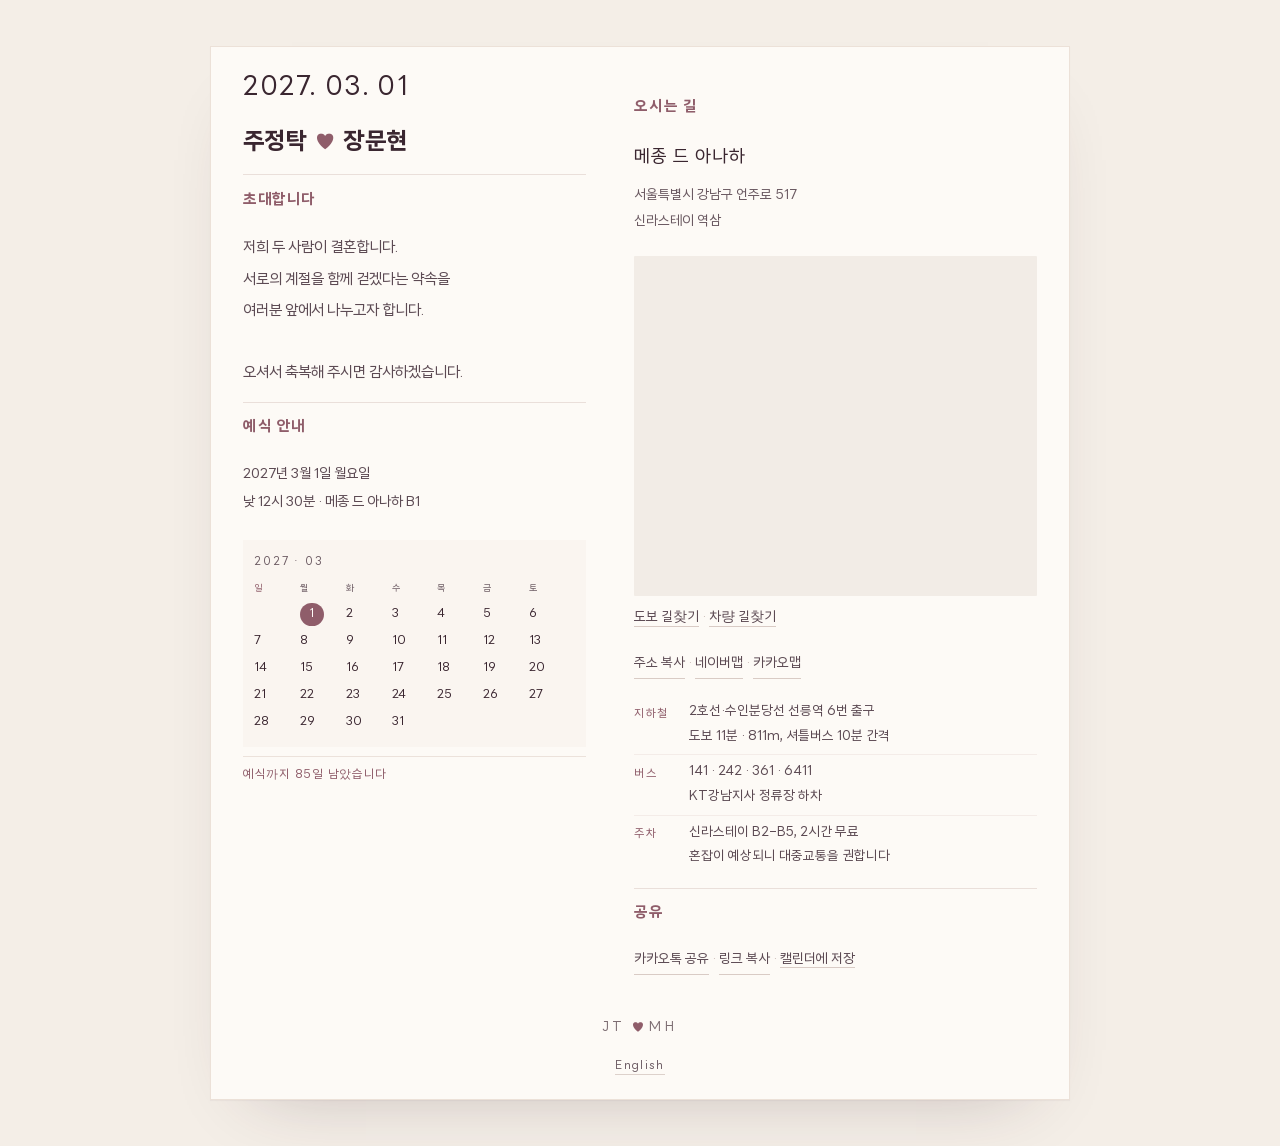
==== index.html @ 7e7ed674 "Name the map buttons plainly and open Kakao's app too Labels are now 네이버맵 / 카카오맵 rather than 네이버지도로 " ====
<!doctype html>
<html lang="ko">
<head>
<meta charset="utf-8">
<meta name="viewport" content="width=device-width, initial-scale=1">
<meta name="robots" content="noindex,nofollow">
<title>주정탁 · 장문현 — 2027년 3월 1일</title>
<meta name="description" content="주정탁과 장문현이 결혼합니다. 2027년 3월 1일 월요일 낮 12시 30분, 메종 드 아나하.">
<meta name="theme-color" content="#fdfaf6">
<link rel="alternate" hreflang="ko" href="https://jungtakandmoonhyun.com/">
<link rel="alternate" hreflang="en" href="https://jungtakandmoonhyun.com/en.html">
<link rel="alternate" hreflang="x-default" href="https://jungtakandmoonhyun.com/">
<link rel="preload" as="font" type="font/woff2" crossorigin href="assets/fonts/LINESeedKR-Rg.woff2">
<link rel="stylesheet" href="assets/invitation.css">

</head>
<body>

<main class="page">

  <div class="col-a">
  <div class="cover">
    <p class="date">2027. 03. 01</p>

    <h1 class="names">주정탁<span class="heart">♥</span>장문현</h1>

  </div>

  <section class="sec" aria-labelledby="invite-h">
    <h2 id="invite-h">초대합니다</h2>
    <p class="greeting">
      저희 두 사람이 결혼합니다.<br>
      서로의 계절을 함께 걷겠다는 약속을<br>
      여러분 앞에서 나누고자 합니다.<br><br>
      오셔서 축복해 주시면 감사하겠습니다.
    </p>

  </section>

  <section class="sec" aria-labelledby="when-h">
    <h2 id="when-h">예식 안내</h2>
    <p class="greeting" style="font-size:.88rem;line-height:2">
      2027년 3월 1일 월요일<br>
      낮 12시 30분 · 메종 드 아나하 B1
    </p>

    <div class="cal">
      <p class="mo">2027 · 03</p>
      <table role="grid" aria-label="2027년 3월 달력">
        <thead>
          <tr><th class="sun">일</th><th>월</th><th>화</th><th>수</th><th>목</th><th>금</th><th>토</th></tr>
        </thead>
        <tbody>
          <tr><td></td><td class="mark"><span>1</span></td><td>2</td><td>3</td><td>4</td><td>5</td><td>6</td></tr>
          <tr><td>7</td><td>8</td><td>9</td><td>10</td><td>11</td><td>12</td><td>13</td></tr>
          <tr><td>14</td><td>15</td><td>16</td><td>17</td><td>18</td><td>19</td><td>20</td></tr>
          <tr><td>21</td><td>22</td><td>23</td><td>24</td><td>25</td><td>26</td><td>27</td></tr>
          <tr><td>28</td><td>29</td><td>30</td><td>31</td><td></td><td></td><td></td></tr>
        </tbody>
      </table>
    </div>
    <p class="dday" id="dday"></p>

  </section>
  </div>

  <div class="col-b">
  <section class="sec sec--first" aria-labelledby="where-h">
    <h2 id="where-h">오시는 길</h2>
    <p class="venue-name">메종 드 아나하</p>
    <p class="venue-addr">
      서울특별시 강남구 언주로 517<br>
      신라스테이 역삼
    </p>


    <div class="mapwrap">
      <iframe class="gmap" loading="lazy" title="메종 드 아나하 위치 지도"
        src="https://maps.google.com/maps?q=%EB%A9%94%EC%A2%85%EB%93%9C%EC%95%84%EB%82%98%ED%95%98%20%EC%96%B8%EC%A3%BC%EB%A1%9C%20517&z=16&hl=ko&output=embed"
        referrerpolicy="no-referrer-when-downgrade" allowfullscreen></iframe>
      <p class="dirs">
        <a href="https://www.google.com/maps/dir/?api=1&amp;destination=%EB%A9%94%EC%A2%85%20%EB%93%9C%20%EC%95%84%EB%82%98%ED%95%98%2C%20%EC%84%9C%EC%9A%B8%20%EA%B0%95%EB%82%A8%EA%B5%AC%20%EC%96%B8%EC%A3%BC%EB%A1%9C%20517&amp;travelmode=walking"
           target="_blank" rel="noopener">도보 길찾기</a>
        <span aria-hidden="true">·</span>
        <a href="https://www.google.com/maps/dir/?api=1&amp;destination=%EB%A9%94%EC%A2%85%20%EB%93%9C%20%EC%95%84%EB%82%98%ED%95%98%2C%20%EC%84%9C%EC%9A%B8%20%EA%B0%95%EB%82%A8%EA%B5%AC%20%EC%96%B8%EC%A3%BC%EB%A1%9C%20517&amp;travelmode=driving"
           target="_blank" rel="noopener">차량 길찾기</a>
      </p>
    </div>

    <p class="maps">
      <button type="button" class="link" id="addr-copy">주소 복사</button>
      <span aria-hidden="true">·</span>
      <button type="button" class="link strong-link" id="open-map">네이버맵</button>
      <span aria-hidden="true">·</span>
      <button type="button" class="link" id="open-kakao">카카오맵</button>
    </p>

    <ul class="ways">
      <li>
        <span class="k">지하철</span>
        <span>2호선·수인분당선 선릉역 6번 출구<br>도보 11분 · 811m, 셔틀버스 10분 간격</span>
      </li>
      <li>
        <span class="k">버스</span>
        <span>141 · 242 · 361 · 6411<br>KT강남지사 정류장 하차</span>
      </li>
      <li>
        <span class="k">주차</span>
        <span>신라스테이 B2–B5, 2시간 무료<br>혼잡이 예상되니 대중교통을 권합니다</span>
      </li>
    </ul>
  </section>

  <section class="sec" aria-labelledby="share-h">
    <h2 id="share-h">공유</h2>
    <p class="links">
      <button type="button" class="link" id="share-native">카카오톡 공유</button>
      <span aria-hidden="true">·</span>
      <button type="button" class="link" id="share-copy">링크 복사</button>
      <span aria-hidden="true">·</span>
      <a class="link" id="cal-save" href="assets/wedding.ics" type="text/calendar">캘린더에 저장</a>
    </p>
  </section>
  </div>

  <div class="ending">
    <p class="sig">JT <span class="amp">♥</span> MH</p>
    <p class="lang"><a href="en.html" hreflang="en" lang="en">English</a></p>
  </div>

</main>

<div class="toast" id="toast" role="status" aria-live="polite"></div>

<script src="assets/invite.js"></script>
</body>
</html>
---- assets/invitation.css ----
@font-face{
    font-family:"LINE Seed KR";
    src:url("fonts/LINESeedKR-Rg.woff2") format("woff2");
    font-weight:400; font-style:normal; font-display:swap;
  }
  @font-face{
    font-family:"LINE Seed KR";
    src:url("fonts/LINESeedKR-Bd.woff2") format("woff2");
    font-weight:700; font-style:normal; font-display:swap;
  }

  :root{
    --cream:#fdfaf6;
    --paper:#fffdfa;
    --plum:#3a2630;
    --body:#5c4a53;
    --muted:#6b5a62;
    --rose:#8f5d6a;
    --rule:#eadfda;
    --sans:"LINE Seed KR","Apple SD Gothic Neo","Malgun Gothic",system-ui,sans-serif;
  }

  *,*::before,*::after{box-sizing:border-box}
  html{-webkit-text-size-adjust:100%}
  body{
    margin:0;
    background:var(--cream);
    color:var(--plum);
    font-family:var(--sans);
    font-size:16px;
    line-height:1.9;
    word-break:keep-all;
    overflow-wrap:anywhere;
    -webkit-font-smoothing:antialiased;
    text-rendering:optimizeLegibility;
  }
  ::selection{background:#f0dfe3;color:var(--plum)}
  :focus-visible{outline:2px solid var(--rose);outline-offset:3px}

  .page{
    max-width:460px;
    margin:0 auto;
    padding:clamp(48px,11vw,78px) clamp(22px,6vw,32px) clamp(44px,9vw,64px);
    text-align:center;
  }

  /* ---------- 첫 화면: 날짜가 가장 크다 ---------- */
  .cover .date{
    margin:0;
    font-size:clamp(1.72rem,7.9vw,2.1rem);
    letter-spacing:.06em;
    font-variant-numeric:tabular-nums;
    line-height:1.4;
  }
  .names{
    margin:clamp(26px,5.5vw,36px) 0 0;
    font-size:clamp(1.46rem,6.5vw,1.78rem);
    font-weight:700;
    line-height:1.5;
    letter-spacing:.02em;
  }
  .names .heart{
    display:inline-block;
    color:var(--rose);
    font-size:.82em;
    line-height:1;
    vertical-align:.06em;
    margin:0 .44em;
  }

  /* ---------- 공통 섹션 ---------- */
  .sec{
    margin:clamp(40px,8vw,56px) 0 0;
    padding-top:clamp(30px,6vw,40px);
    border-top:1px solid var(--rule);
  }
  .sec h2{
    margin:0 0 clamp(16px,3.2vw,20px);
    font-size:.95rem;
    font-weight:700;
    letter-spacing:.1em;
    color:var(--rose);
  }

  .greeting{
    margin:0;
    font-size:.95rem;
    line-height:2.15;
    color:var(--body);
  }

  /* ---------- 일정 ---------- */
  .cal{
    margin:clamp(18px,3.4vw,22px) 0 0;
    padding:1.25em 1em 1.05em;
    background:#faf5f0;
    border:0;
  }
  .cal .mo{
    margin:0 0 .9em;
    font-size:.78rem;
    letter-spacing:.16em;
    color:var(--muted);
    font-variant-numeric:tabular-nums;
  }
  .cal table{width:100%;border-collapse:collapse;table-layout:fixed}
  .cal th{
    padding:.3em 0 .5em;
    font-weight:400;
    font-size:.66rem;
    letter-spacing:.08em;
    color:var(--muted);
  }
  .cal th.sun{color:var(--rose)}
  .cal td{
    padding:.34em 0;
    font-size:.8rem;
    font-variant-numeric:tabular-nums;
    color:var(--plum);
  }
  .cal td:empty{color:transparent}
  .cal td.mark{color:var(--paper)}
  .cal td.mark span{
    display:inline-flex;align-items:center;justify-content:center;
    width:1.95em;height:1.95em;background:var(--rose);border-radius:50%;
    color:var(--paper);
  }
  .dday{
    margin:1.15em 0 0;
    padding-top:.95em;
    border-top:1px solid #ece2db;
    font-size:.82rem;
    letter-spacing:.06em;
    color:var(--rose);
    font-variant-numeric:tabular-nums;
  }

  /* ---------- 장소 ---------- */
  .venue-name{margin:0;font-size:1.12rem;letter-spacing:.05em}
  .venue-kr{
    margin:.15em 0 0;
    font-size:.85rem;color:var(--muted);letter-spacing:.02em;
  }
  .venue-hall{margin:.35em 0 0;font-size:.85rem;color:var(--muted)}
  .venue-addr{margin:.6em 0 0;font-size:.85rem;line-height:1.85;color:var(--muted)}
  .venue-addr .btn-copy{
    font-family:inherit;font-size:inherit;
    color:var(--body);background:none;border:0;padding:0;
    border-bottom:1px solid #d9cbc5;cursor:pointer;
    transition:color .18s ease,border-color .18s ease;
  }
  .venue-addr .btn-copy:hover{color:var(--rose);border-color:var(--rose)}

  .maps{
    margin:clamp(16px,3.2vw,20px) 0 0;
    font-size:.85rem;color:#c2b3ad;
  }
  .maps a,.links a,.link{
    color:var(--body);text-decoration:none;
    border-bottom:1px solid #d9cbc5;padding-bottom:.1em;
    transition:color .18s ease,border-color .18s ease;
  }
  .maps a:hover,.links a:hover,.link:hover{color:var(--rose);border-color:var(--rose)}

  .links{margin:.2em 0 0;font-size:.85rem;color:#c2b3ad}
  .strong-link{font-weight:400;color:var(--rose);border-bottom-color:var(--rose)}
  .link{
    font:inherit;background:none;border:0;border-bottom:1px solid #d9cbc5;
    cursor:pointer;padding:0 0 .1em;color:var(--body);
  }


  /* ---------- 구글 지도 ---------- */
  .mapwrap{margin:clamp(18px,3.4vw,22px) 0 0}
  .gmap{
    display:block;width:100%;border:0;
    height:clamp(300px,72vw,340px);
    background:#f2ece6;
    border-radius:1px;
  }
  .dirs{
    margin:.7em 0 0;
    font-size:.85rem;color:#c2b3ad;
    text-align:left;
  }
  .dirs a{
    color:var(--body);text-decoration:none;
    border-bottom:1px solid #d9cbc5;padding-bottom:.1em;
    transition:color .18s ease,border-color .18s ease;
  }
  .dirs a:hover{color:var(--rose);border-color:var(--rose)}

  .ways{margin:clamp(20px,4vw,26px) 0 0;padding:0;list-style:none;text-align:left}
  .ways li{
    display:grid;grid-template-columns:3.2em 1fr;
    gap:.9em;padding:.6em 0;font-size:.85rem;line-height:1.85;color:var(--body);
  }
  .ways li + li{border-top:1px solid #f4ece8}
  .ways .k{
    font-size:.72rem;letter-spacing:.12em;color:var(--rose);
    padding-top:.3em;
  }

  /* ---------- 공유 ---------- */

  /* ---------- 엔딩 ---------- */
  .ending{margin:clamp(44px,9vw,60px) 0 0;text-align:center}
  .ending p{margin:0;font-size:.9rem;line-height:2.1;color:var(--body)}
  .ending .sig{
    margin:1.8em 0 0;
    font-size:.82rem;letter-spacing:.26em;
    color:#7d6d72;
  }
  .ending .sig .amp{color:var(--rose);font-size:.92em;letter-spacing:0}
  .ending .lang{margin:1.1em 0 0;font-size:.72rem;letter-spacing:.12em}
  .ending .lang a{
    color:var(--muted);text-decoration:none;
    border-bottom:1px solid #ddd1cb;padding-bottom:.12em;
    transition:color .18s ease,border-color .18s ease;
  }
  .ending .lang a:hover{color:var(--rose);border-color:var(--rose)}

  .toast{
    position:fixed;left:50%;bottom:22px;translate:-50% 0;
    padding:.7em 1.1em;background:var(--plum);color:var(--paper);
    font-size:.72rem;letter-spacing:.12em;border-radius:1px;
    opacity:0;pointer-events:none;transition:opacity .2s ease,translate .2s ease;
    z-index:20;
  }
  .toast.on{opacity:1;translate:-50% -4px}

  /* ---------- 절제된 상호작용 ---------- */
  /* 2. 커버는 스크롤하면 살짝 물러난다 — 종이를 넘기는 느낌 */
  @supports (animation-timeline: view()){
    @media (prefers-reduced-motion: no-preference){
      .cover{
        animation:cover-out linear both;
        animation-timeline:view();
        animation-range:exit 0% exit 85%;
      }
      @keyframes cover-out{
        to{opacity:.3;transform:translateY(-20px) scale(.98)}
      }
    }
  }

  /* 3. 예식일은 그 자리에 들어올 때 한 번 숨쉰다 */
  @keyframes mark-bloom{
    0%  {box-shadow:0 0 0 0 rgba(143,93,106,.42)}
    60% {box-shadow:0 0 0 8px rgba(143,93,106,0)}
    100%{box-shadow:0 0 0 0 rgba(143,93,106,0)}
  }
  @media (prefers-reduced-motion: no-preference){
    .cal td.mark span{animation:mark-bloom 1.7s ease-out .5s 1 both}
  }

  /* 4. 지도는 프레임에 들어올 때 확대에서 안정된다 */
  .gmap{
    transform:scale(1.018);
    transition:transform 1.1s cubic-bezier(.16,1,.3,1);
  }
  .gmap.loaded{transform:none}

  @keyframes settle{
    from{opacity:0;transform:translateY(7px)}
    to{opacity:1;transform:none}
  }
  .cover .date,.cover .names{animation:settle .42s cubic-bezier(.16,1,.3,1) both}
  .cover .names{animation-delay:.05s}

  @media (prefers-reduced-motion:reduce){
    *,*::before,*::after{transition-duration:.001ms!important;animation-duration:.001ms!important}
    .cover .date,.cover .names{animation:none;opacity:1;transform:none}
  }

  /* ---------- 데스크톱 ---------- */
  @media (min-width:960px){
    html{height:100%}
    body{
      min-height:100dvh;
      display:flex;align-items:center;align-items:safe center;justify-content:safe center;
      padding:clamp(28px,3.6vw,54px);
      background:#f4eee7;
    }
    .page{
      width:100%;max-width:860px;margin:0;
      padding:clamp(20px,1.8vw,28px) clamp(32px,2.5vw,42px) clamp(16px,1.6vw,22px);
      display:grid;
      grid-template-columns:0.92fr 1.08fr;
      column-gap:clamp(38px,3.8vw,54px);
      align-items:start;
      background:var(--cream);
      border:1px solid #ece1d8;
      box-shadow:0 1px 1px rgba(58,38,48,.04),0 32px 72px -46px rgba(58,38,48,.30);
      text-align:left;
    }
    .col-a{grid-column:1;grid-row:1}
    .sec--first{margin-top:0;padding-top:0;border-top:0}
    .col-b{grid-column:2;grid-row:1}
    .ending{grid-column:1 / -1;grid-row:2;margin-top:clamp(12px,1.2vw,18px)}
    .sec{margin-top:clamp(10px,1vw,14px);padding-top:clamp(9px,.9vw,12px)}
    .cover .date{font-size:1.66rem}
    .names{font-size:1.5rem;margin-top:.75em}
    .greeting{text-align:left}
    .cal{padding:.8em .7em .7em;background:#faf5f0}
    .cal th{font-size:.58rem;padding:.1em 0 .3em}
    .cal td{font-size:.76rem;padding:.16em 0}
    .cal .mo{font-size:.7rem;margin-bottom:.5em}
    .dday{margin:.7em 0 0;padding-top:.6em;border-top:1px solid #ece2db;font-size:.76rem}
    .sec h2{margin-bottom:clamp(14px,1.4vw,18px)}
    .greeting{line-height:2.05}
    .ways{margin-top:1em}
    .ways li{padding:.38em 0}
    .maps{grid-template-columns:repeat(3,1fr)}
    .ways li{font-size:.83rem}
    .ending .sig{letter-spacing:.26em}
  }

  @media print{
    body{background:#fff}
    .actions,.toast,.btn-copy,.maps{display:none!important}
    .page{max-width:none;padding:0;display:block;border:0;box-shadow:none}
  }

/* English labels are longer than 지하철 / 버스 / 주차 */
/* Long English labels sit above their value instead of squeezing into a narrow
   label column, which cannot work at 320px. */
[lang="en"] .ways li{display:block;padding:.75em 0}
[lang="en"] .ways .k{
  display:block;padding-top:0;margin-bottom:.25em;
  white-space:normal;text-align:left;
}

/* English names are longer and must not split across lines */
/* The full pair needs ~17.6em, which at 320px caps the names near 15.6px.
   Korean sets the date ~1.17x the names; an untuned English date would hit 1.6x,
   so the date comes down with the names and the cover keeps the same hierarchy. */
[lang="en"] .cover .date{font-size:clamp(1.3rem,5.6vw,1.55rem)}
[lang="en"] .names{
  font-size:clamp(.9rem,4.72vw,1.2rem);
  line-height:1.5;
  white-space:nowrap;
}
[lang="en"] .names .heart{margin:0 .3em}
[lang="en"] .names .part{white-space:nowrap}
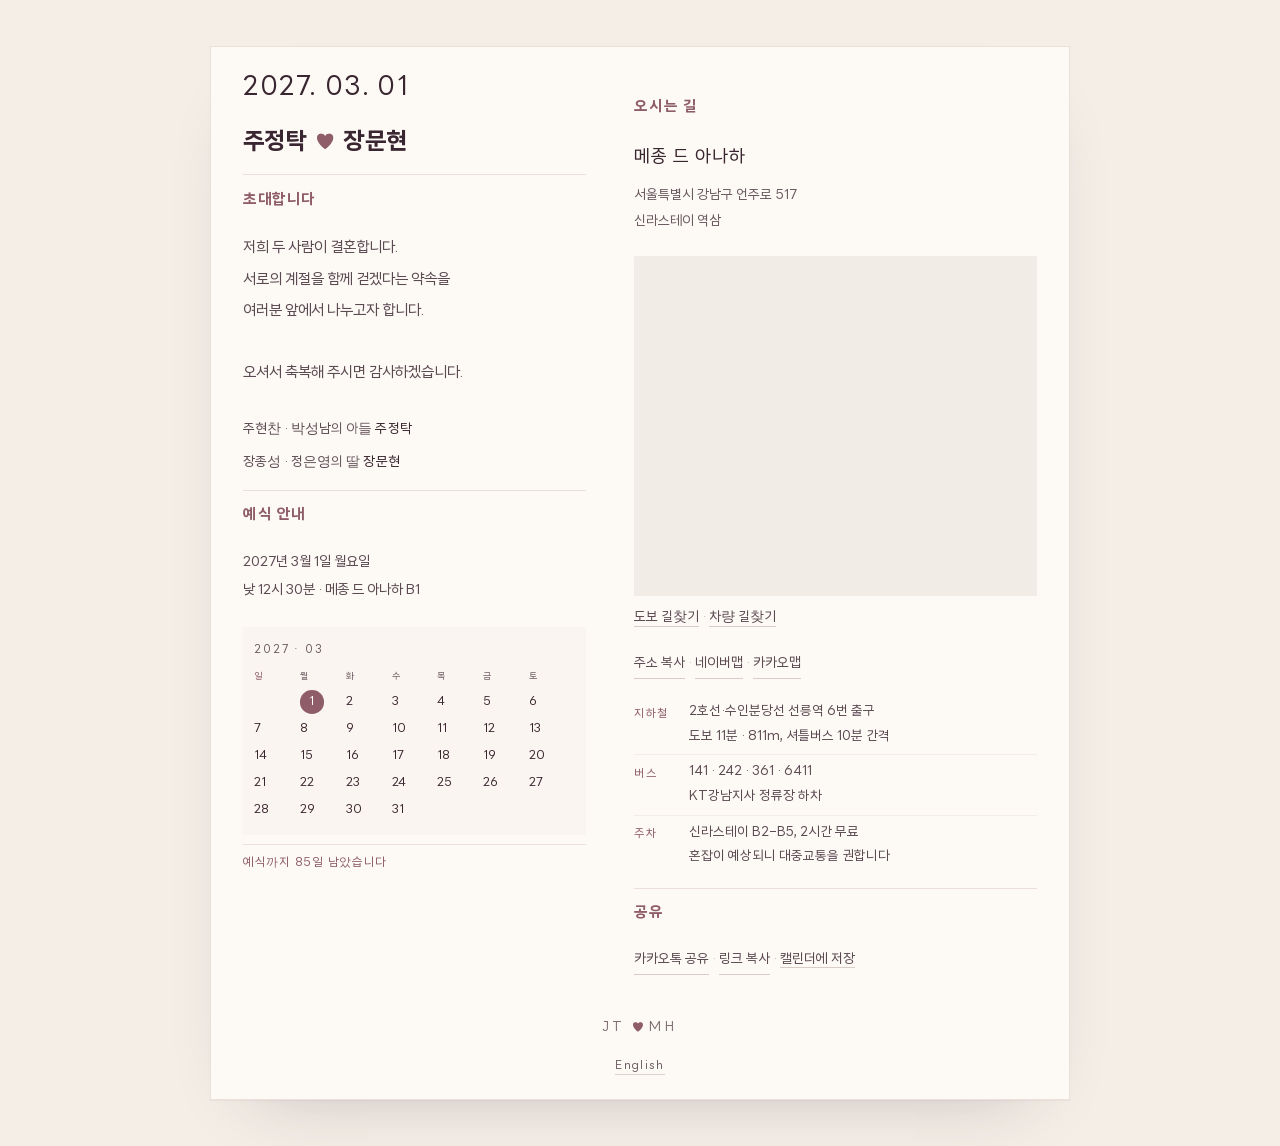
==== commit 5b68d94f: "Name the parents in the invitation 혼주: 주현찬 · 박성남의 아들 주정탁, 장종성 · 정은영의 딸 장문현 — the form Korean invitat" ====
--- a/index.html
+++ b/index.html
@@ -34,6 +34,12 @@
       여러분 앞에서 나누고자 합니다.<br><br>
       오셔서 축복해 주시면 감사하겠습니다.
     </p>
+
+    <div class="hosts">
+      <p><span class="who">주현찬 · 박성남</span>의 아들 <span class="child">주정탁</span></p>
+      <p><span class="who">장종성 · 정은영</span>의 딸 <span class="child">장문현</span></p>
+    </div>
+
 
   </section>
 
--- a/assets/invitation.css
+++ b/assets/invitation.css
@@ -81,6 +81,18 @@
     letter-spacing:.1em;
     color:var(--rose);
   }
+
+  /* ---------- 혼주 ---------- */
+  .hosts{
+    margin:clamp(22px,4.4vw,28px) 0 0;
+    font-size:.85rem;
+    line-height:1.95;
+    color:var(--muted);
+  }
+  .hosts p{margin:0}
+  .hosts p + p{margin-top:.5em}
+  .hosts .who{color:var(--body)}
+  .hosts .child{color:var(--plum);letter-spacing:.04em}
 
   .greeting{
     margin:0;
@@ -301,14 +313,38 @@
     .sec{margin-top:clamp(10px,1vw,14px);padding-top:clamp(9px,.9vw,12px)}
     .cover .date{font-size:1.66rem}
     .names{font-size:1.5rem;margin-top:.75em}
-    .greeting{text-align:left}
+    /* ---------- 혼주 ---------- */
+  .hosts{
+    margin:clamp(22px,4.4vw,28px) 0 0;
+    font-size:.85rem;
+    line-height:1.95;
+    color:var(--muted);
+  }
+  .hosts p{margin:0}
+  .hosts p + p{margin-top:.5em}
+  .hosts .who{color:var(--body)}
+  .hosts .child{color:var(--plum);letter-spacing:.04em}
+
+  .greeting{text-align:left}
     .cal{padding:.8em .7em .7em;background:#faf5f0}
     .cal th{font-size:.58rem;padding:.1em 0 .3em}
     .cal td{font-size:.76rem;padding:.16em 0}
     .cal .mo{font-size:.7rem;margin-bottom:.5em}
     .dday{margin:.7em 0 0;padding-top:.6em;border-top:1px solid #ece2db;font-size:.76rem}
     .sec h2{margin-bottom:clamp(14px,1.4vw,18px)}
-    .greeting{line-height:2.05}
+    /* ---------- 혼주 ---------- */
+  .hosts{
+    margin:clamp(22px,4.4vw,28px) 0 0;
+    font-size:.85rem;
+    line-height:1.95;
+    color:var(--muted);
+  }
+  .hosts p{margin:0}
+  .hosts p + p{margin-top:.5em}
+  .hosts .who{color:var(--body)}
+  .hosts .child{color:var(--plum);letter-spacing:.04em}
+
+  .greeting{line-height:2.05}
     .ways{margin-top:1em}
     .ways li{padding:.38em 0}
     .maps{grid-template-columns:repeat(3,1fr)}
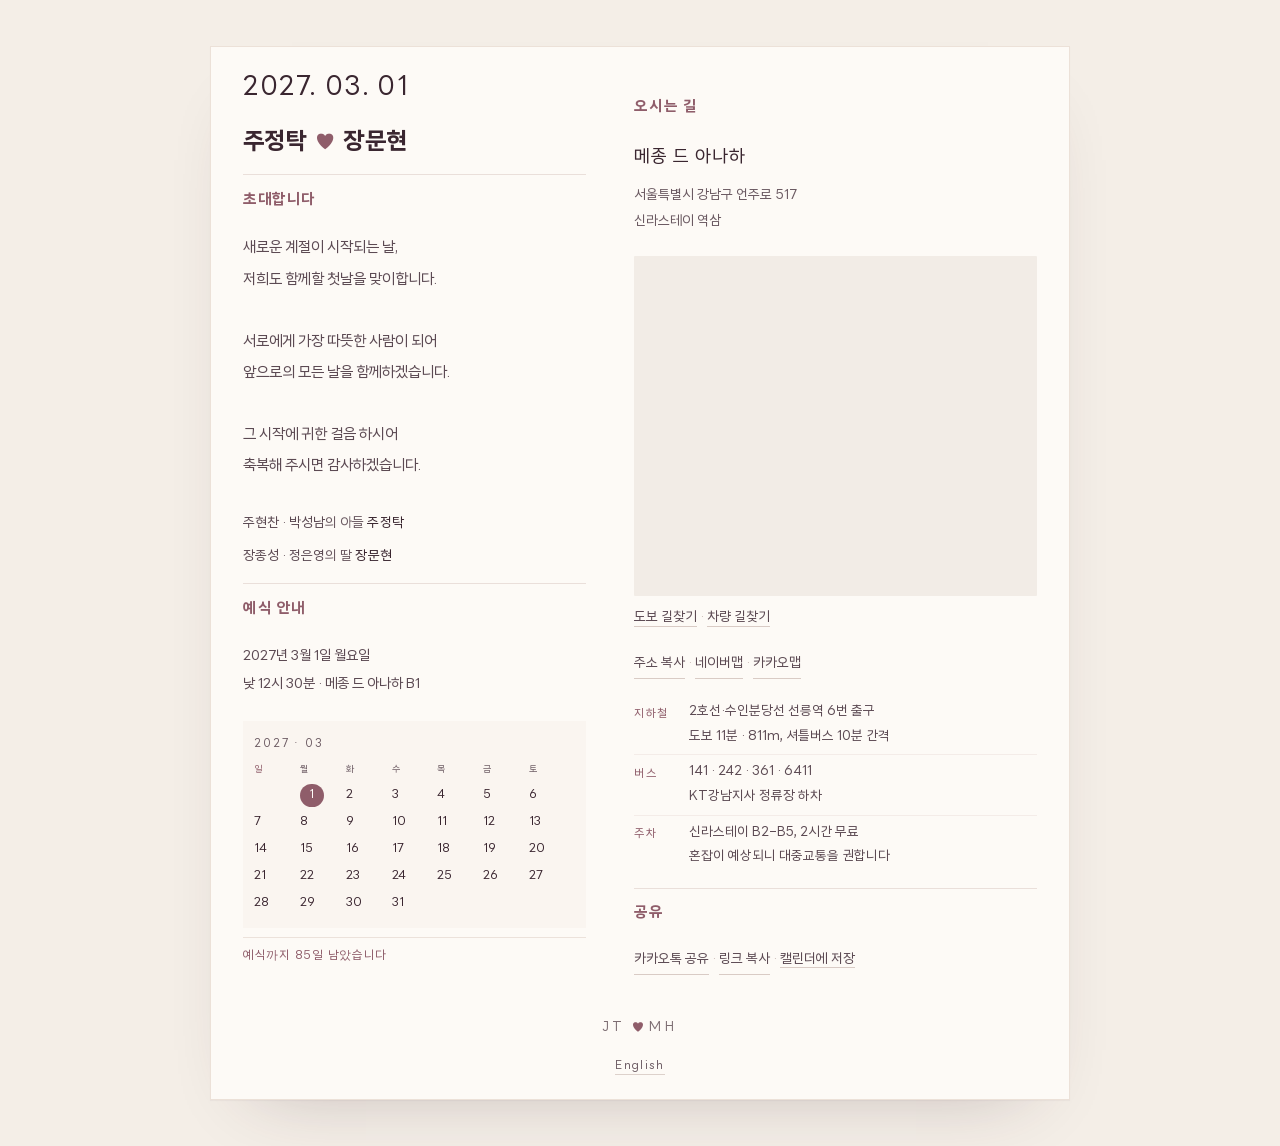
==== commit 6aa08cfd: "Set the greeting the couple wrote 새로운 계절이 시작되는 날, 저희도 함께할 첫날을 맞이합니다 — the couple's own words replace" ====
--- a/index.html
+++ b/index.html
@@ -29,10 +29,12 @@
   <section class="sec" aria-labelledby="invite-h">
     <h2 id="invite-h">초대합니다</h2>
     <p class="greeting">
-      저희 두 사람이 결혼합니다.<br>
-      서로의 계절을 함께 걷겠다는 약속을<br>
-      여러분 앞에서 나누고자 합니다.<br><br>
-      오셔서 축복해 주시면 감사하겠습니다.
+      새로운 계절이 시작되는 날,<br>
+      저희도 함께할 첫날을 맞이합니다.<br><br>
+      서로에게 가장 따뜻한 사람이 되어<br>
+      앞으로의 모든 날을 함께하겠습니다.<br><br>
+      그 시작에 귀한 걸음 하시어<br>
+      축복해 주시면 감사하겠습니다.
     </p>
 
     <div class="hosts">
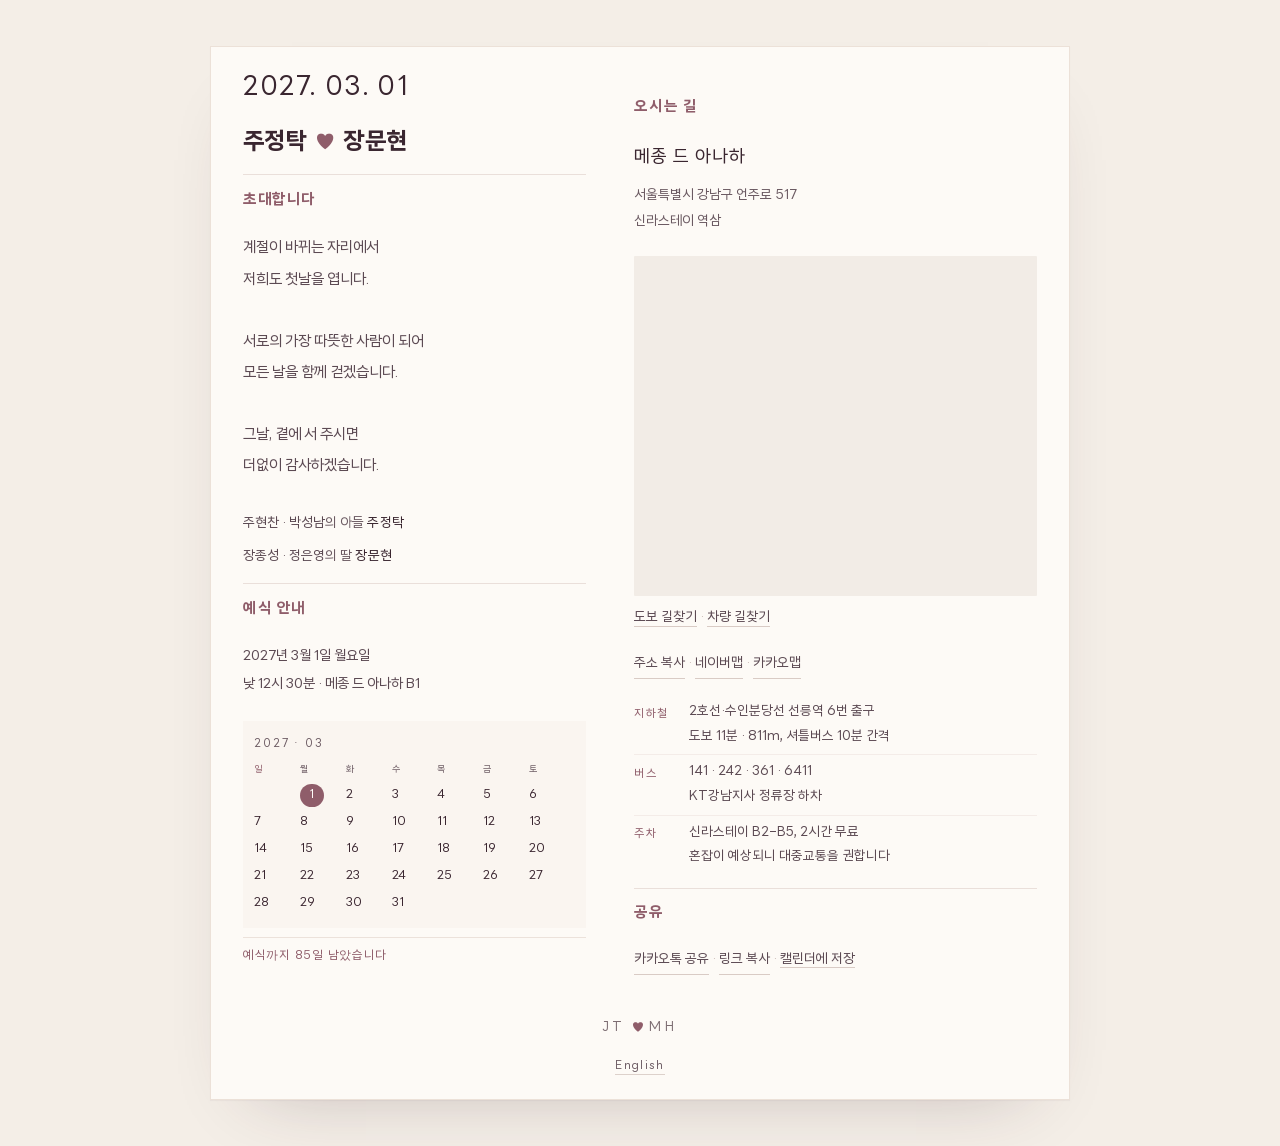
==== commit 95ae1f94: "Shorten the greeting to its essentials Korean: 계절이 바뀌는 자리에서 / 저희도 첫날을 엽니다 — three couplets instead o" ====
--- a/index.html
+++ b/index.html
@@ -29,12 +29,12 @@
   <section class="sec" aria-labelledby="invite-h">
     <h2 id="invite-h">초대합니다</h2>
     <p class="greeting">
-      새로운 계절이 시작되는 날,<br>
-      저희도 함께할 첫날을 맞이합니다.<br><br>
-      서로에게 가장 따뜻한 사람이 되어<br>
-      앞으로의 모든 날을 함께하겠습니다.<br><br>
-      그 시작에 귀한 걸음 하시어<br>
-      축복해 주시면 감사하겠습니다.
+      계절이 바뀌는 자리에서<br>
+      저희도 첫날을 엽니다.<br><br>
+      서로의 가장 따뜻한 사람이 되어<br>
+      모든 날을 함께 걷겠습니다.<br><br>
+      그날, 곁에 서 주시면<br>
+      더없이 감사하겠습니다.
     </p>
 
     <div class="hosts">
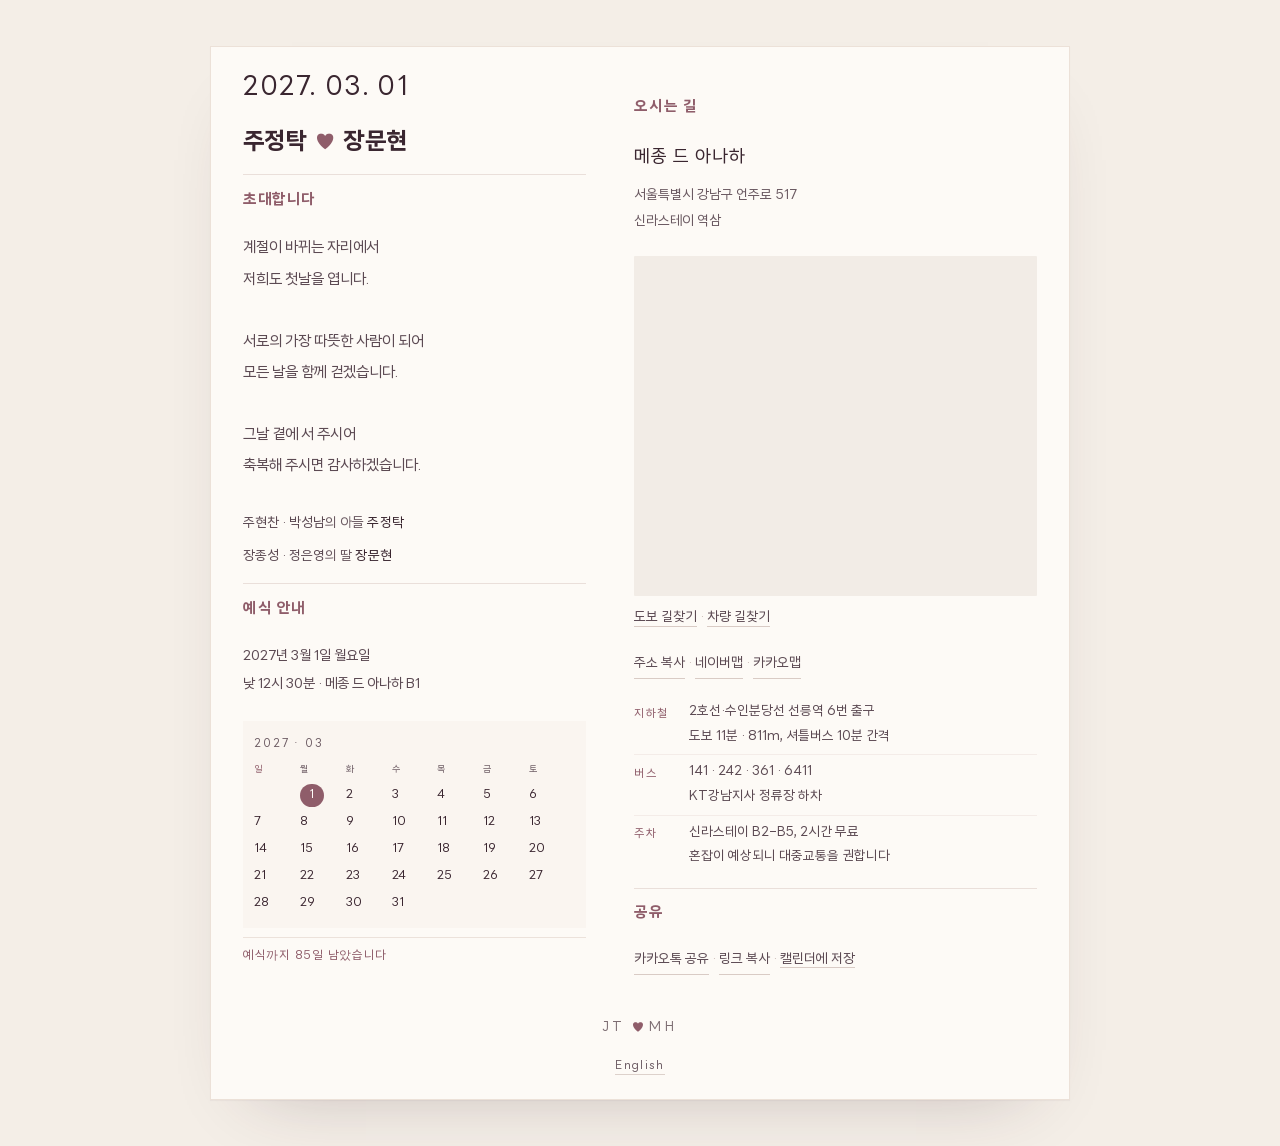
==== commit a7579bee: "Ask for a blessing again, and keep names whole The shortened closing asked only for attendance (곁에 서" ====
--- a/index.html
+++ b/index.html
@@ -33,8 +33,8 @@
       저희도 첫날을 엽니다.<br><br>
       서로의 가장 따뜻한 사람이 되어<br>
       모든 날을 함께 걷겠습니다.<br><br>
-      그날, 곁에 서 주시면<br>
-      더없이 감사하겠습니다.
+      그날 곁에 서 주시어<br>
+      축복해 주시면 감사하겠습니다.
     </p>
 
     <div class="hosts">
--- a/assets/invitation.css
+++ b/assets/invitation.css
@@ -93,6 +93,7 @@
   .hosts p + p{margin-top:.5em}
   .hosts .who{color:var(--body)}
   .hosts .child{color:var(--plum);letter-spacing:.04em}
+  .hosts .keep{white-space:nowrap}
 
   .greeting{
     margin:0;
@@ -313,37 +314,13 @@
     .sec{margin-top:clamp(10px,1vw,14px);padding-top:clamp(9px,.9vw,12px)}
     .cover .date{font-size:1.66rem}
     .names{font-size:1.5rem;margin-top:.75em}
-    /* ---------- 혼주 ---------- */
-  .hosts{
-    margin:clamp(22px,4.4vw,28px) 0 0;
-    font-size:.85rem;
-    line-height:1.95;
-    color:var(--muted);
-  }
-  .hosts p{margin:0}
-  .hosts p + p{margin-top:.5em}
-  .hosts .who{color:var(--body)}
-  .hosts .child{color:var(--plum);letter-spacing:.04em}
-
-  .greeting{text-align:left}
+    .greeting{text-align:left}
     .cal{padding:.8em .7em .7em;background:#faf5f0}
     .cal th{font-size:.58rem;padding:.1em 0 .3em}
     .cal td{font-size:.76rem;padding:.16em 0}
     .cal .mo{font-size:.7rem;margin-bottom:.5em}
     .dday{margin:.7em 0 0;padding-top:.6em;border-top:1px solid #ece2db;font-size:.76rem}
     .sec h2{margin-bottom:clamp(14px,1.4vw,18px)}
-    /* ---------- 혼주 ---------- */
-  .hosts{
-    margin:clamp(22px,4.4vw,28px) 0 0;
-    font-size:.85rem;
-    line-height:1.95;
-    color:var(--muted);
-  }
-  .hosts p{margin:0}
-  .hosts p + p{margin-top:.5em}
-  .hosts .who{color:var(--body)}
-  .hosts .child{color:var(--plum);letter-spacing:.04em}
-
   .greeting{line-height:2.05}
     .ways{margin-top:1em}
     .ways li{padding:.38em 0}
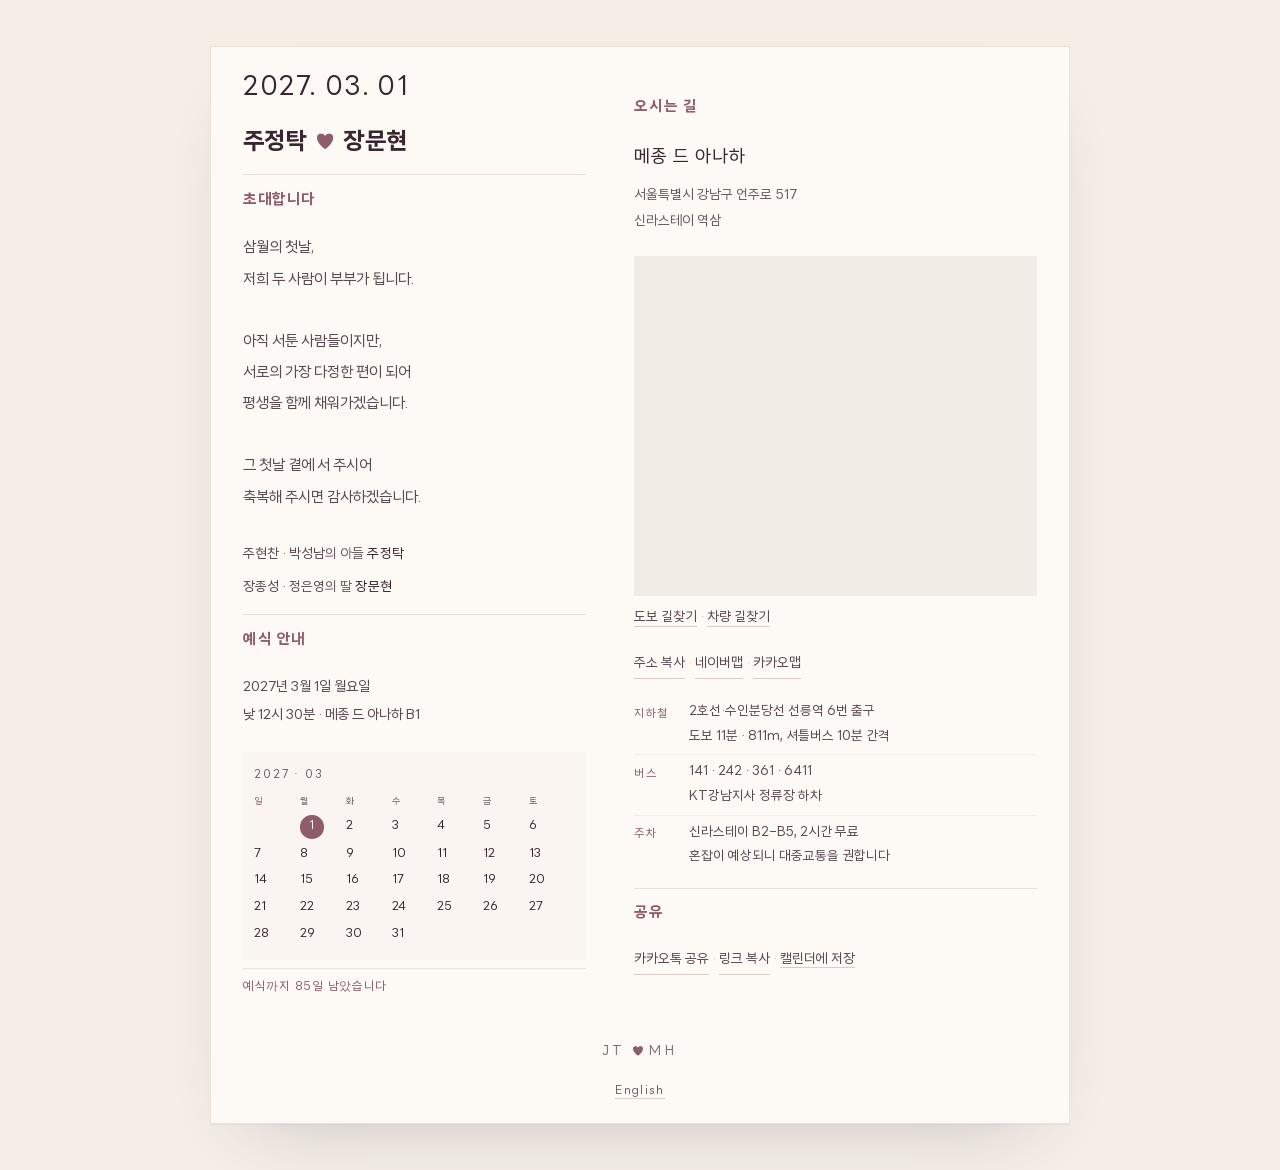
==== commit 000fe69c: "Let the greeting sound like two people 삼월의 첫날, 저희 두 사람이 부부가 됩니다 — a plain fact where the last versio" ====
--- a/index.html
+++ b/index.html
@@ -29,11 +29,12 @@
   <section class="sec" aria-labelledby="invite-h">
     <h2 id="invite-h">초대합니다</h2>
     <p class="greeting">
-      계절이 바뀌는 자리에서<br>
-      저희도 첫날을 엽니다.<br><br>
-      서로의 가장 따뜻한 사람이 되어<br>
-      모든 날을 함께 걷겠습니다.<br><br>
-      그날 곁에 서 주시어<br>
+      삼월의 첫날,<br>
+      저희 두 사람이 부부가 됩니다.<br><br>
+      아직 서툰 사람들이지만,<br>
+      서로의 가장 다정한 편이 되어<br>
+      평생을 함께 채워가겠습니다.<br><br>
+      그 첫날 곁에 서 주시어<br>
       축복해 주시면 감사하겠습니다.
     </p>
 
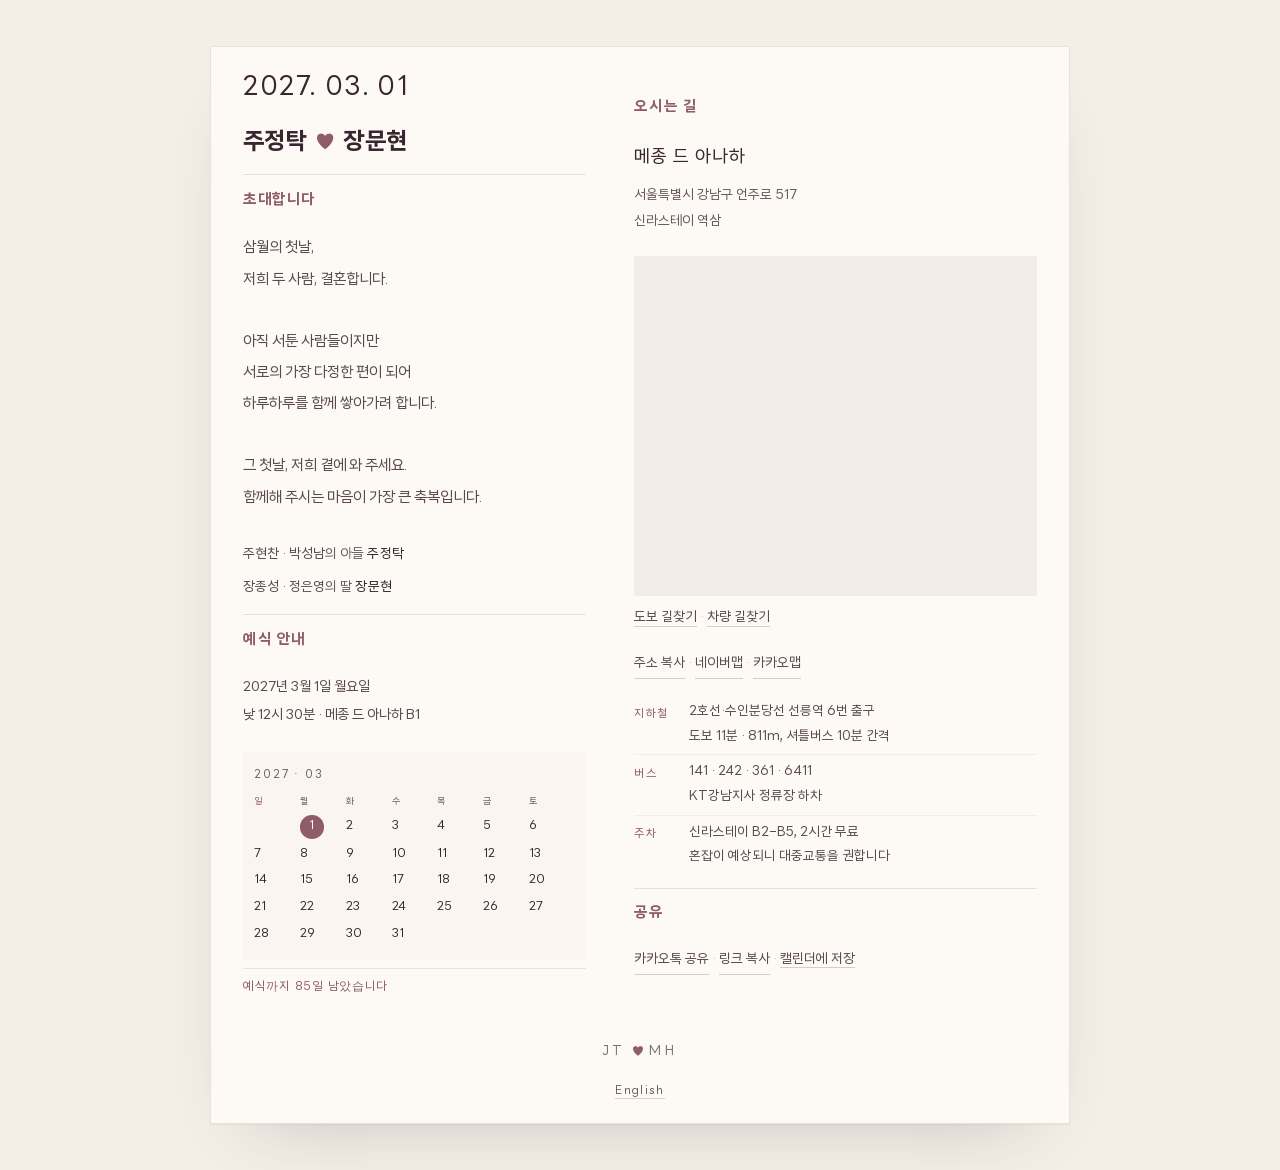
==== commit 6a1d57d5: "Take the stiffness out of the greeting The coldness was grammatical: three declarative sentences end" ====
--- a/index.html
+++ b/index.html
@@ -30,12 +30,12 @@
     <h2 id="invite-h">초대합니다</h2>
     <p class="greeting">
       삼월의 첫날,<br>
-      저희 두 사람이 부부가 됩니다.<br><br>
-      아직 서툰 사람들이지만,<br>
+      저희 두 사람, 결혼합니다.<br><br>
+      아직 서툰 사람들이지만<br>
       서로의 가장 다정한 편이 되어<br>
-      평생을 함께 채워가겠습니다.<br><br>
-      그 첫날 곁에 서 주시어<br>
-      축복해 주시면 감사하겠습니다.
+      하루하루를 함께 쌓아가려 합니다.<br><br>
+      그 첫날, 저희 곁에 와 주세요.<br>
+      함께해 주시는 마음이 가장 큰 축복입니다.
     </p>
 
     <div class="hosts">
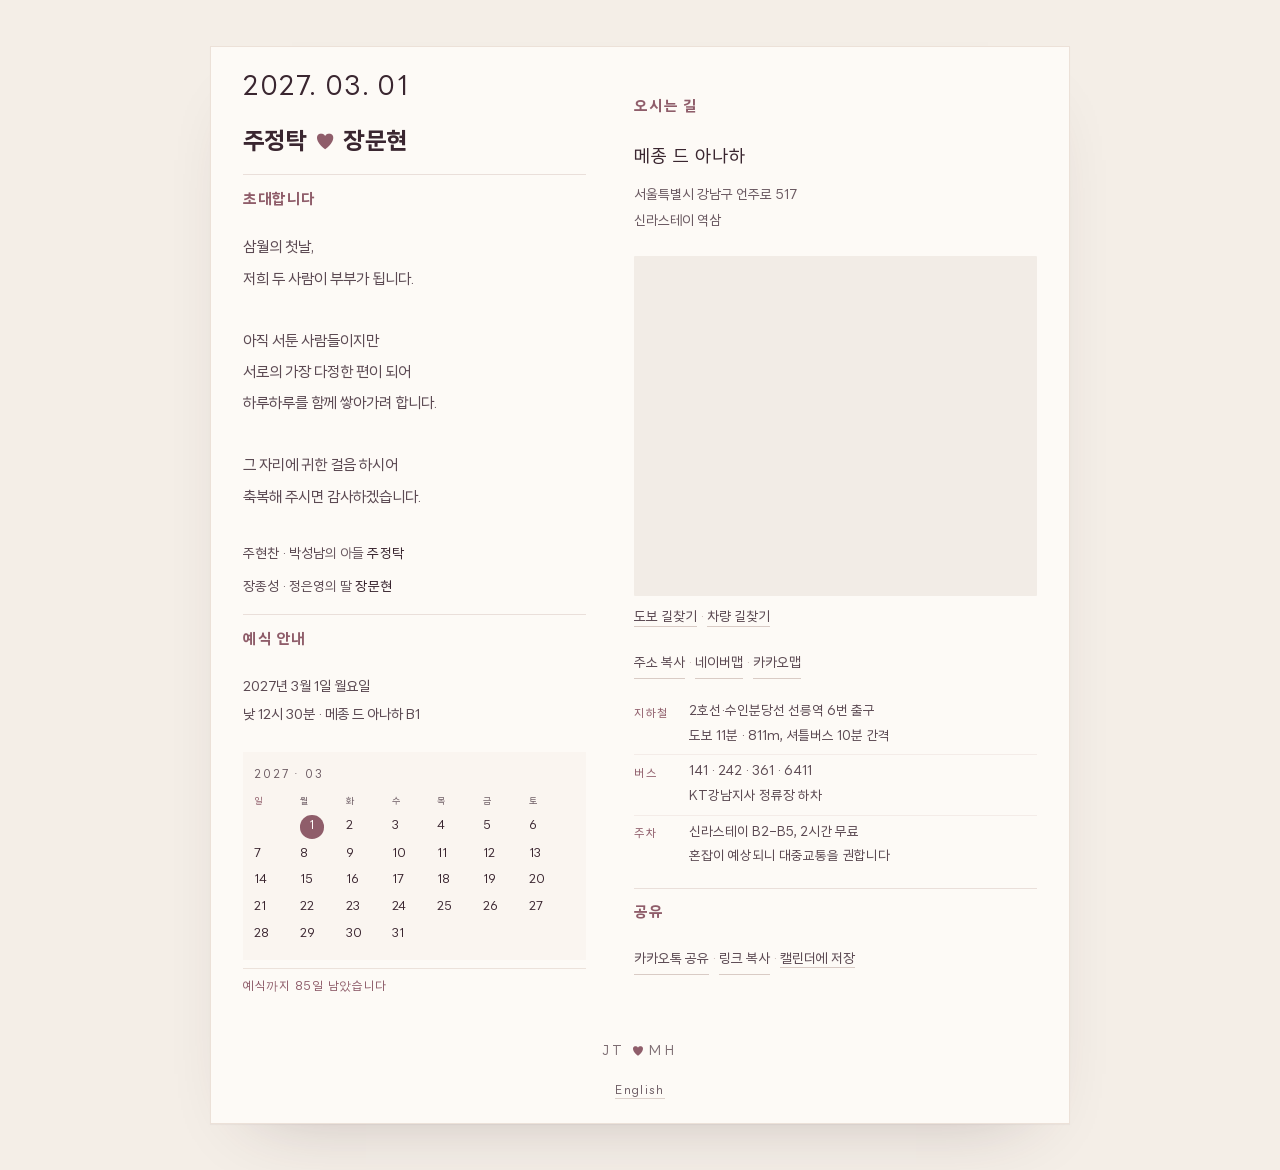
==== commit 8e8616eb: "Write the greeting to the genre standard 첫날 appeared twice (삼월의 첫날 … 그 첫날); the closing now says 그 자" ====
--- a/index.html
+++ b/index.html
@@ -30,12 +30,12 @@
     <h2 id="invite-h">초대합니다</h2>
     <p class="greeting">
       삼월의 첫날,<br>
-      저희 두 사람, 결혼합니다.<br><br>
+      저희 두 사람이 부부가 됩니다.<br><br>
       아직 서툰 사람들이지만<br>
       서로의 가장 다정한 편이 되어<br>
       하루하루를 함께 쌓아가려 합니다.<br><br>
-      그 첫날, 저희 곁에 와 주세요.<br>
-      함께해 주시는 마음이 가장 큰 축복입니다.
+      그 자리에 귀한 걸음 하시어<br>
+      축복해 주시면 감사하겠습니다.
     </p>
 
     <div class="hosts">
